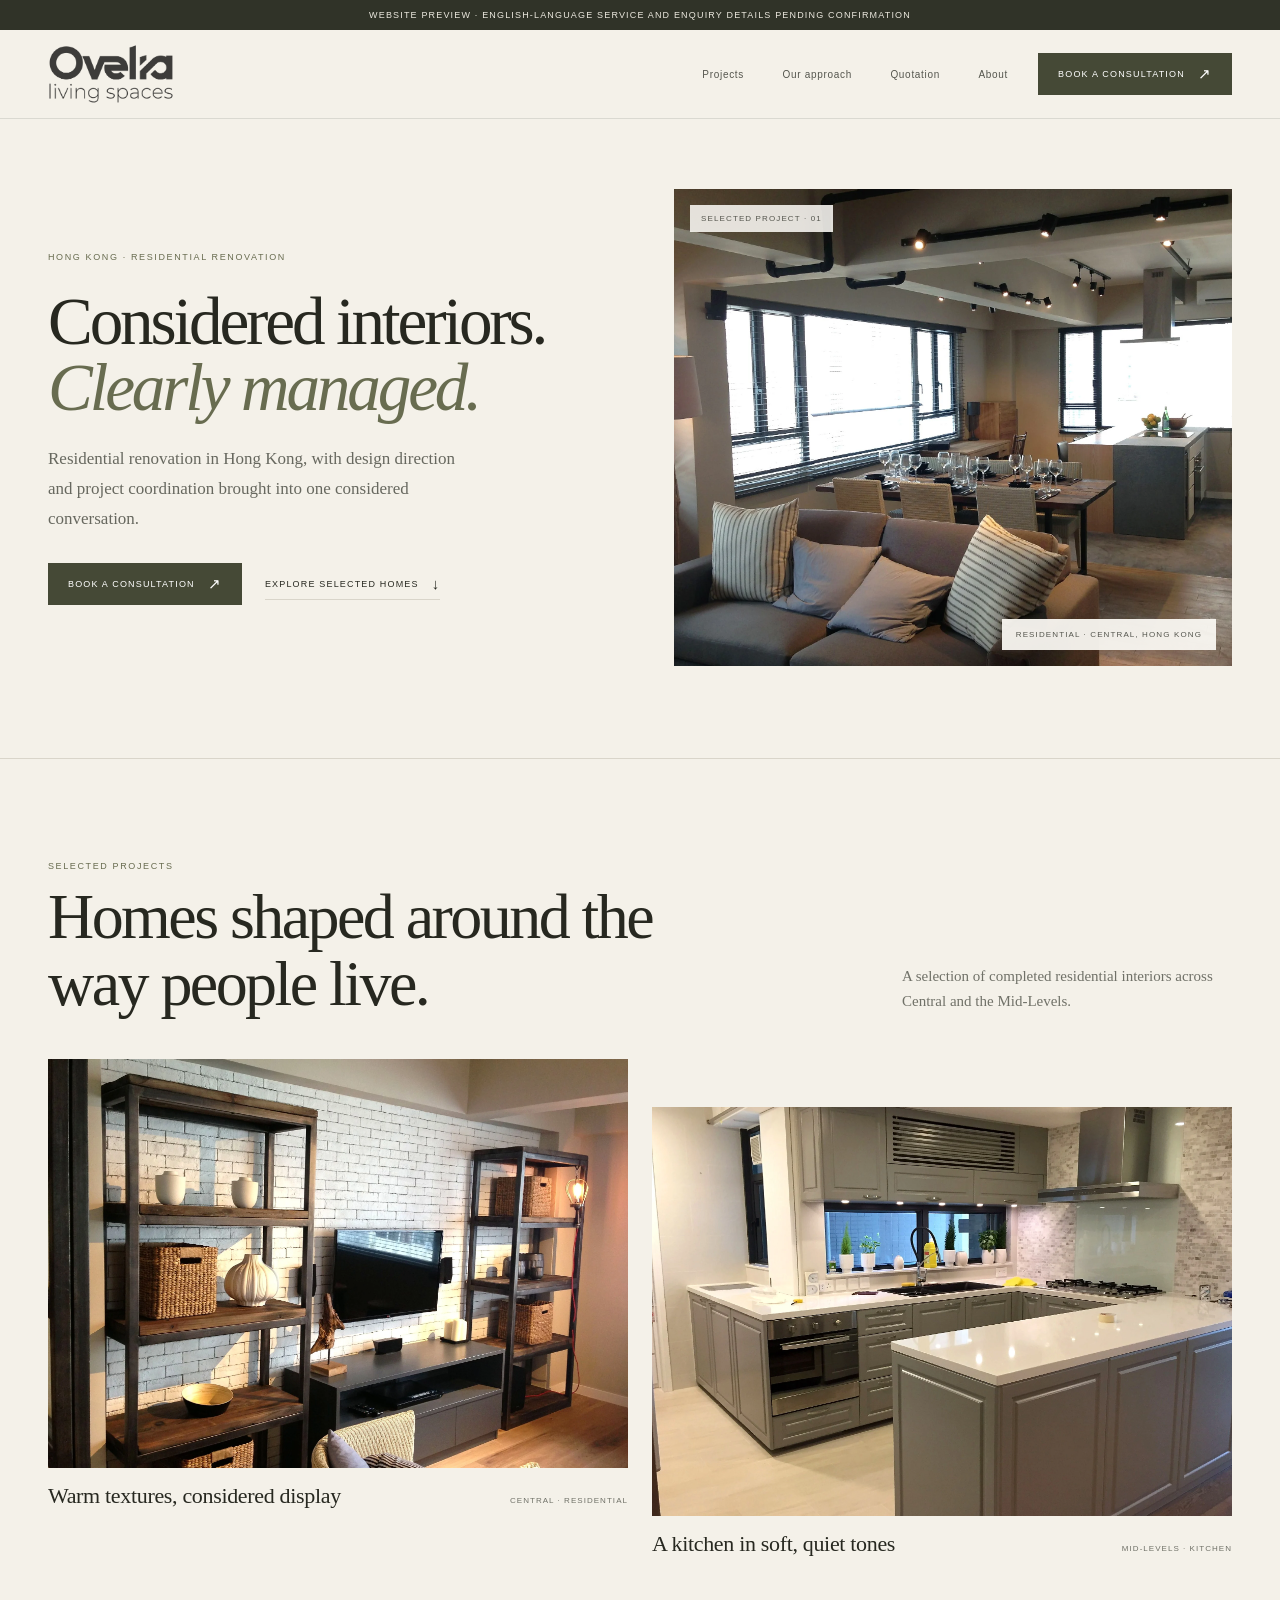
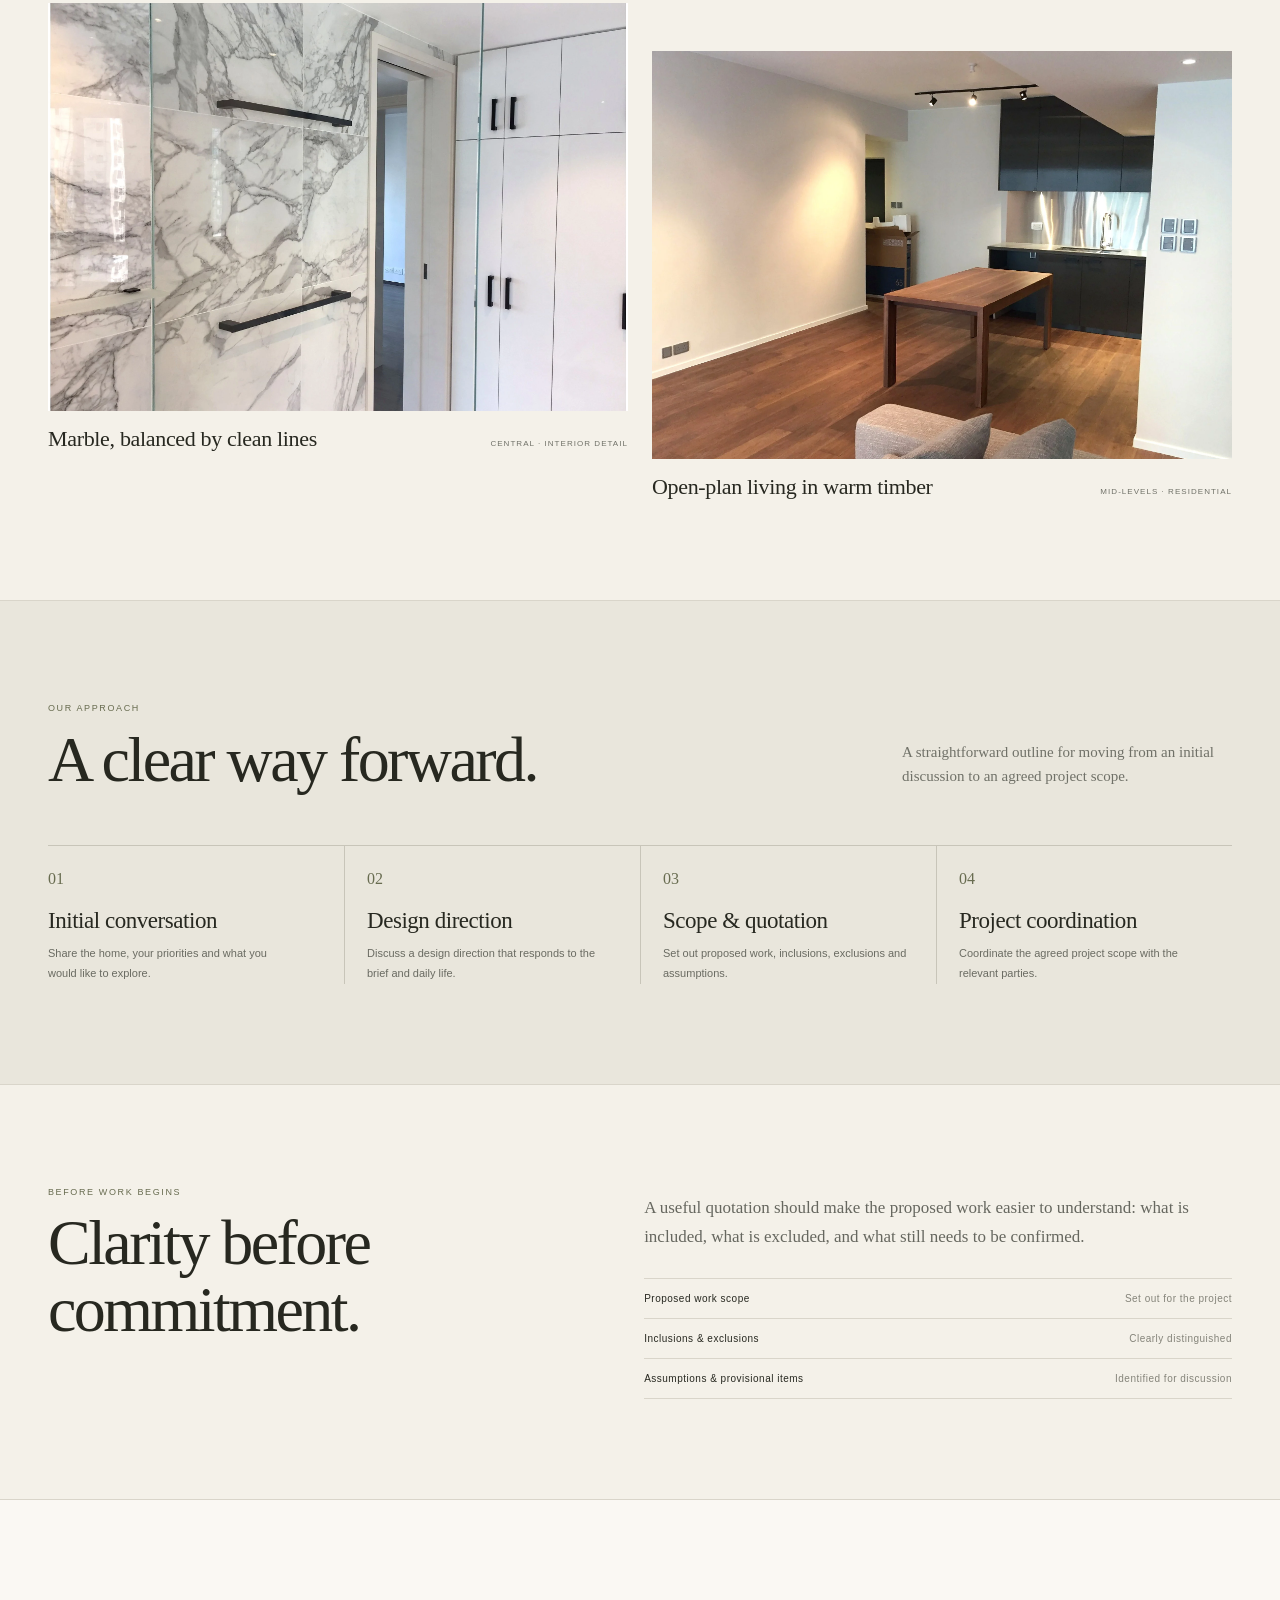
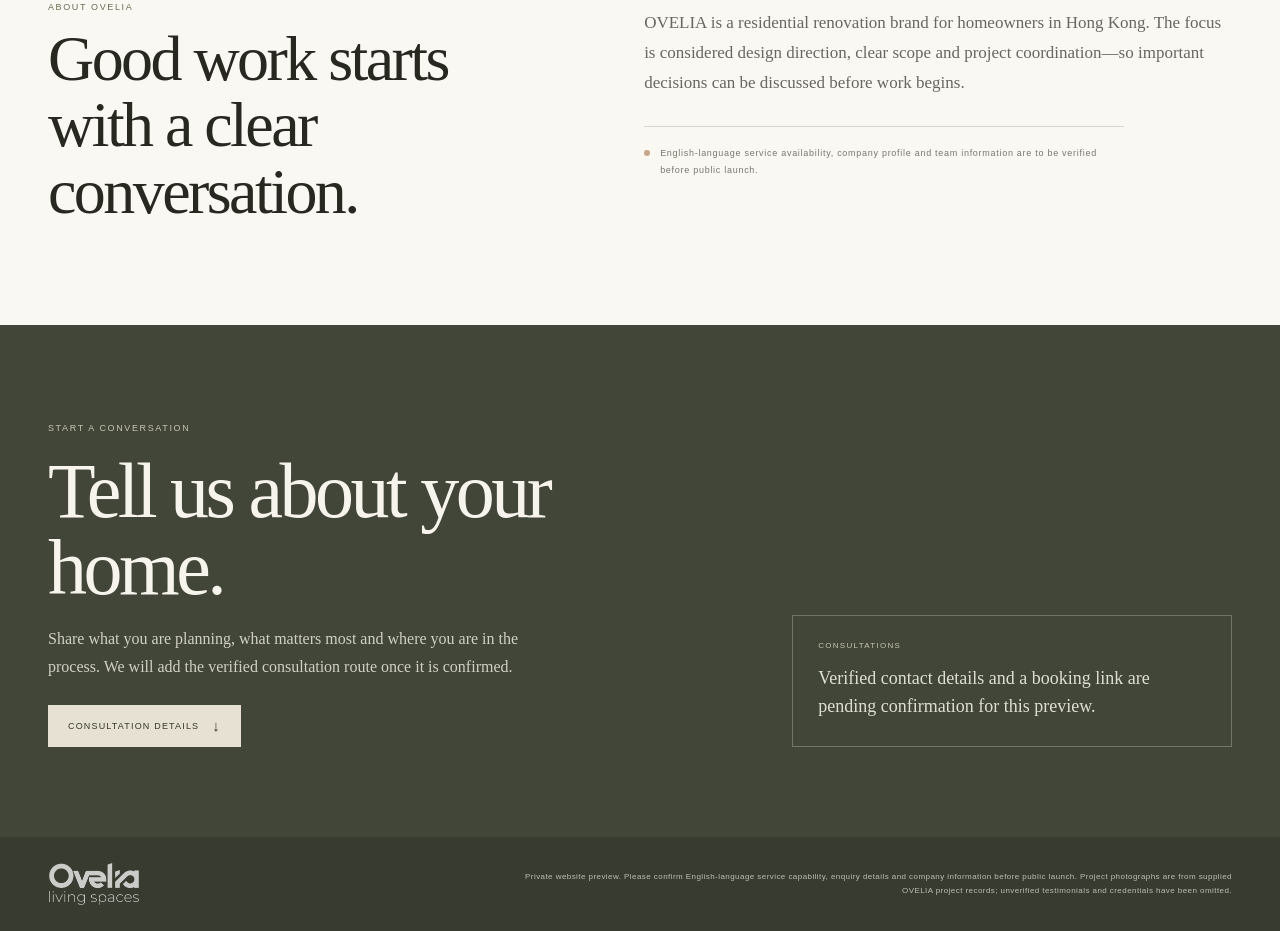
==== index.html @ dab04a39 "Add OVELIA.HK website source" ====
<!doctype html>
<html lang="en">
<head>
  <meta charset="utf-8">
  <meta name="viewport" content="width=device-width, initial-scale=1">
  <meta name="theme-color" content="#f4f1e9">
  <meta name="description" content="OVELIA brings considered design direction and clear project coordination to residential renovation in Hong Kong.">
  <meta property="og:type" content="website">
  <meta property="og:title" content="OVELIA.HK — Considered interiors. Clearly managed.">
  <meta property="og:description" content="Residential renovation in Hong Kong, with design direction and project coordination in one considered conversation.">
  <meta property="og:image" content="assets/projects/hero-central-living.webp">
  <title>OVELIA.HK — Considered interiors. Clearly managed.</title>
  <link rel="preload" as="image" href="assets/projects/hero-central-living.webp">
  <style>
    :root {
      --paper: #f4f1e9;
      --paper-light: #faf8f3;
      --ink: #272820;
      --muted: #707168;
      --line: #d9d5ca;
      --olive: #686c50;
      --olive-dark: #454936;
      --clay: #c8a58b;
      --serif: "Iowan Old Style", "Baskerville", "Palatino Linotype", Georgia, serif;
      --sans: "Avenir Next", Avenir, "Segoe UI", Arial, sans-serif;
      --wrap: 1260px;
    }
    * { box-sizing: border-box; }
    html { scroll-behavior: smooth; scroll-padding-top: 28px; }
    body { margin: 0; background: var(--paper); color: var(--ink); font-family: var(--sans); -webkit-font-smoothing: antialiased; }
    img { display: block; max-width: 100%; }
    a { color: inherit; text-decoration: none; }
    a:focus-visible { outline: 2px solid var(--olive); outline-offset: 4px; }
    .wrap { width: min(var(--wrap), calc(100% - 96px)); margin-inline: auto; }
    .preview-note { min-height: 30px; display: flex; align-items: center; justify-content: center; padding: 7px 18px; background: #303328; color: #ece9df; font-size: 9px; letter-spacing: .13em; text-align: center; text-transform: uppercase; }
    .site-header { border-bottom: 1px solid rgba(39,40,32,.12); }
    .header-inner { min-height: 88px; display: flex; align-items: center; justify-content: space-between; gap: 30px; }
    .brand { display: flex; align-items: center; width: 126px; flex: none; }
    .brand img { width: 100%; height: auto; mix-blend-mode: multiply; }
    .nav { display: flex; align-items: center; gap: clamp(18px, 3vw, 42px); margin-left: auto; }
    .nav a { color: #55564e; font-size: 10px; letter-spacing: .07em; transition: color .2s ease; }
    .nav a:hover { color: var(--olive); }
    .button, .text-link { display: inline-flex; align-items: center; justify-content: center; gap: 13px; font-size: 9px; letter-spacing: .13em; text-transform: uppercase; }
    .button { padding: 15px 19px; background: var(--olive-dark); color: #fff; border: 1px solid var(--olive-dark); transition: background .2s ease, transform .2s ease; }
    .button:hover { background: #35392b; transform: translateY(-1px); }
    .text-link { padding: 10px 0; border-bottom: 1px solid var(--line); }
    .text-link:hover { border-color: var(--olive); }
    .arrow { font-size: 15px; line-height: 0; }
    .hero { padding: 70px 0 92px; }
    .hero-grid { display: grid; grid-template-columns: 1fr 1.04fr; gap: clamp(42px, 7vw, 104px); align-items: center; }
    .eyebrow { color: var(--olive); font-size: 9px; letter-spacing: .18em; line-height: 1.6; text-transform: uppercase; }
    h1, h2, h3, p { margin-top: 0; }
    h1 { max-width: 560px; margin: 25px 0 22px; font-family: var(--serif); font-size: clamp(50px, 5.25vw, 68px); font-weight: 400; letter-spacing: -.047em; line-height: .99; }
    h1 em { color: var(--olive); font-weight: 400; }
    .hero-copy { max-width: 420px; margin-bottom: 0; color: #67685f; font-family: var(--serif); font-size: 17px; line-height: 1.75; }
    .hero-actions { display: flex; align-items: center; flex-wrap: wrap; gap: 23px; margin-top: 30px; }
    .hero-visual { position: relative; margin: 0; aspect-ratio: 1.17; overflow: hidden; background: #ddd7ca; }
    .hero-visual img { width: 100%; height: 100%; object-fit: cover; object-position: center 52%; }
    .photo-caption { position: absolute; right: 16px; bottom: 16px; padding: 11px 14px; background: rgba(250,248,243,.94); color: #55564e; font-size: 8px; letter-spacing: .14em; text-transform: uppercase; }
    .hero-index { position: absolute; top: 16px; left: 16px; padding: 9px 11px; background: rgba(250,248,243,.88); color: #55564e; font-size: 8px; letter-spacing: .14em; text-transform: uppercase; }
    .section { padding: 100px 0; border-top: 1px solid var(--line); }
    .section-heading { display: flex; align-items: flex-end; justify-content: space-between; gap: 30px; margin-bottom: 42px; }
    .section-heading h2, .split-heading h2 { max-width: 680px; margin: 11px 0 0; font-family: var(--serif); font-size: clamp(40px, 5vw, 64px); font-weight: 400; letter-spacing: -.04em; line-height: 1.04; }
    .section-heading p { max-width: 330px; margin: 0 0 4px; color: var(--muted); font-family: var(--serif); font-size: 15px; line-height: 1.65; }
    .project-grid { display: grid; grid-template-columns: repeat(2, minmax(0, 1fr)); gap: 46px 24px; }
    .project-card:nth-child(even) { margin-top: 48px; }
    .project-card-link { display: block; }
    .project-photo { aspect-ratio: 1.42; overflow: hidden; background: #e6e1d6; }
    .project-photo img { width: 100%; height: 100%; object-fit: cover; transition: transform .6s cubic-bezier(.2,.65,.25,1); }
    .project-card:hover .project-photo img { transform: scale(1.025); }
    .project-meta { display: flex; align-items: baseline; justify-content: space-between; gap: 16px; padding-top: 15px; }
    .project-meta h3 { margin: 0; font-family: var(--serif); font-size: 22px; font-weight: 400; letter-spacing: -.015em; }
    .project-meta span { color: var(--muted); font-size: 8px; letter-spacing: .13em; text-align: right; text-transform: uppercase; }
    .approach { background: #e9e6dc; }
    .approach .section-heading { margin-bottom: 52px; }
    .steps { display: grid; grid-template-columns: repeat(4, minmax(0, 1fr)); border-top: 1px solid #c8c5b9; }
    .step { padding: 24px 22px 0 0; }
    .step:not(:first-child) { padding-left: 22px; border-left: 1px solid #c8c5b9; }
    .step-number { color: var(--olive); font-family: var(--serif); font-size: 16px; }
    .step h3 { margin: 20px 0 10px; font-family: var(--serif); font-size: 23px; font-weight: 400; letter-spacing: -.02em; }
    .step p { max-width: 245px; margin: 0; color: #6a6b62; font-size: 11px; line-height: 1.8; }
    .clarity-grid, .about-grid { display: grid; grid-template-columns: .9fr 1.1fr; gap: clamp(48px, 9vw, 135px); align-items: start; }
    .split-heading h2 { max-width: 470px; }
    .clarity-copy, .about-copy { padding-top: 8px; }
    .clarity-copy > p, .about-copy > p { max-width: 590px; color: #66675f; font-family: var(--serif); font-size: 17px; line-height: 1.75; }
    .scope-list { margin-top: 26px; border-top: 1px solid var(--line); }
    .scope-row { display: flex; justify-content: space-between; gap: 20px; padding: 14px 0; border-bottom: 1px solid var(--line); font-size: 10px; letter-spacing: .05em; }
    .scope-row span:last-child { color: #85847a; text-align: right; }
    .about { background: var(--paper-light); }
    .about-note { display: inline-flex; align-items: flex-start; gap: 10px; max-width: 480px; margin-top: 12px; padding-top: 18px; border-top: 1px solid var(--line); color: #77776d; font-size: 9px; letter-spacing: .08em; line-height: 1.8; }
    .about-note::before { content: ""; width: 6px; height: 6px; flex: none; margin-top: 5px; background: var(--clay); border-radius: 50%; }
    .contact { padding: 96px 0 90px; background: #424638; color: #f7f4ed; }
    .contact-grid { display: grid; grid-template-columns: 1.15fr .75fr; gap: 70px; align-items: end; }
    .contact .eyebrow { color: #c7c7af; }
    .contact h2 { max-width: 690px; margin: 16px 0 19px; font-family: var(--serif); font-size: clamp(48px, 6.5vw, 78px); font-weight: 400; letter-spacing: -.045em; line-height: .99; }
    .contact-copy { max-width: 490px; margin-bottom: 0; color: #d1d0c6; font-family: var(--serif); font-size: 16px; line-height: 1.75; }
    .contact .button { margin-top: 24px; background: #e7e1d3; color: #32362a; border-color: #e7e1d3; }
    .contact .button:hover { background: #fff; }
    .contact-card { padding: 25px; border: 1px solid rgba(240,237,226,.28); }
    .contact-card .card-label { color: #c7c7af; font-size: 8px; letter-spacing: .16em; text-transform: uppercase; }
    .contact-card p { margin: 14px 0 0; color: #dfded5; font-family: var(--serif); font-size: 18px; line-height: 1.6; }
    .footer { padding: 25px 0; background: #383c30; color: #c8c8bc; }
    .footer-inner { display: flex; justify-content: space-between; align-items: center; gap: 26px; }
    .footer-logo { width: 92px; filter: brightness(0) invert(1); opacity: .74; }
    .footer p { max-width: 720px; margin: 0; color: #bdbeb2; font-size: 8px; letter-spacing: .055em; line-height: 1.75; text-align: right; }
    @media (max-width: 900px) {
      .wrap { width: min(var(--wrap), calc(100% - 52px)); }
      .nav { gap: 17px; }
      .nav a { font-size: 9px; }
      .hero-grid { gap: 38px; }
      .hero-visual { aspect-ratio: 1.02; }
      .section { padding: 82px 0; }
      .project-grid { gap: 36px 18px; }
      .project-card:nth-child(even) { margin-top: 32px; }
      .step { padding-right: 14px; }
      .step:not(:first-child) { padding-left: 14px; }
      .contact-grid { gap: 44px; }
    }
    @media (max-width: 680px) {
      .wrap { width: calc(100% - 38px); }
      .preview-note { min-height: 34px; font-size: 7px; letter-spacing: .08em; }
      .header-inner { min-height: 80px; flex-wrap: wrap; gap: 12px 14px; padding: 12px 0 13px; }
      .brand { width: 103px; }
      .header-cta { padding: 12px 12px; font-size: 8px; gap: 8px; }
      .nav { order: 3; width: 100%; justify-content: space-between; gap: 12px; margin: 0; padding-top: 7px; border-top: 1px solid rgba(39,40,32,.09); }
      .nav a { font-size: 8px; letter-spacing: .04em; }
      .hero { padding: 48px 0 62px; }
      .hero-grid { grid-template-columns: 1fr; gap: 31px; }
      h1 { max-width: 450px; margin: 18px 0 16px; font-size: clamp(52px, 13.5vw, 73px); }
      .hero-copy { font-size: 16px; }
      .hero-actions { gap: 17px; margin-top: 23px; }
      .button { padding: 14px 14px; font-size: 8px; }
      .text-link { font-size: 8px; }
      .hero-visual { aspect-ratio: 1.13; }
      .photo-caption { right: 10px; bottom: 10px; padding: 9px 11px; font-size: 7px; }
      .hero-index { top: 10px; left: 10px; font-size: 7px; }
      .section { padding: 70px 0; }
      .section-heading { display: block; margin-bottom: 29px; }
      .section-heading h2, .split-heading h2 { margin-top: 9px; font-size: 43px; }
      .section-heading p { margin-top: 14px; font-size: 14px; }
      .project-grid { grid-template-columns: 1fr; gap: 28px; }
      .project-card:nth-child(even) { margin-top: 0; }
      .project-photo { aspect-ratio: 1.34; }
      .project-meta h3 { font-size: 21px; }
      .project-meta span { font-size: 7px; }
      .steps { grid-template-columns: 1fr 1fr; row-gap: 24px; }
      .step { padding: 19px 12px 0 0; }
      .step:not(:first-child) { padding-left: 12px; }
      .step:nth-child(3) { padding-left: 0; border-left: 0; }
      .step h3 { margin-top: 13px; font-size: 20px; }
      .step p { font-size: 10px; }
      .clarity-grid, .about-grid { grid-template-columns: 1fr; gap: 26px; }
      .clarity-copy, .about-copy { padding: 0; }
      .clarity-copy > p, .about-copy > p { font-size: 16px; }
      .scope-row { font-size: 9px; }
      .about-note { font-size: 8px; }
      .contact { padding: 70px 0; }
      .contact-grid { grid-template-columns: 1fr; gap: 31px; }
      .contact h2 { font-size: 56px; }
      .contact-copy { font-size: 15px; }
      .contact-card { padding: 21px; }
      .footer-inner { align-items: flex-start; flex-direction: column; gap: 18px; }
      .footer-logo { width: 84px; }
      .footer p { text-align: left; }
    }
    @media (prefers-reduced-motion: reduce) {
      html { scroll-behavior: auto; }
      *, *::before, *::after { transition-duration: .01ms !important; animation-duration: .01ms !important; }
    }
  </style>
</head>
<body>
  <div class="preview-note">Website preview · English-language service and enquiry details pending confirmation</div>
  <header class="site-header">
    <div class="wrap header-inner">
      <a class="brand" href="#top" aria-label="OVELIA home">
        <img src="assets/ovelia-logo-transparent.png" alt="OVELIA living spaces">
      </a>
      <nav class="nav" aria-label="Main navigation">
        <a href="#projects">Projects</a>
        <a href="#approach">Our approach</a>
        <a href="#quotation">Quotation</a>
        <a href="#about">About</a>
      </nav>
      <a class="button header-cta" href="#contact">Book a consultation <span class="arrow" aria-hidden="true">↗</span></a>
    </div>
  </header>

  <main id="top">
    <section class="hero">
      <div class="wrap hero-grid">
        <div class="hero-content">
          <div class="eyebrow">Hong Kong · Residential renovation</div>
          <h1>Considered interiors.<br><em>Clearly managed.</em></h1>
          <p class="hero-copy">Residential renovation in Hong Kong, with design direction and project coordination brought into one considered conversation.</p>
          <div class="hero-actions">
            <a class="button" href="#contact">Book a consultation <span class="arrow" aria-hidden="true">↗</span></a>
            <a class="text-link" href="#projects">Explore selected homes <span class="arrow" aria-hidden="true">↓</span></a>
          </div>
        </div>
        <figure class="hero-visual">
          <img src="assets/projects/hero-central-living.webp" alt="Living and dining space in a completed Central Hong Kong residential project" width="2280" height="1613" fetchpriority="high">
          <span class="hero-index">Selected project · 01</span>
          <figcaption class="photo-caption">Residential · Central, Hong Kong</figcaption>
        </figure>
      </div>
    </section>

    <section class="section" id="projects">
      <div class="wrap">
        <div class="section-heading">
          <div>
            <div class="eyebrow">Selected projects</div>
            <h2>Homes shaped around the way people live.</h2>
          </div>
          <p>A selection of completed residential interiors across Central and the Mid-Levels.</p>
        </div>
        <div class="project-grid">
          <article class="project-card">
            <a class="project-card-link" href="cases/central-living.html" aria-label="Read the Central living space case study">
              <div class="project-photo"><img src="assets/projects/central-living.webp" alt="Warm timber shelving and a living area in a Central residential project" width="2280" height="1613" loading="lazy"></div>
              <div class="project-meta"><h3>Warm textures, considered display</h3><span>Central · Residential</span></div>
            </a>
          </article>
          <article class="project-card">
            <a class="project-card-link" href="cases/midlevels-kitchen.html" aria-label="Read the Mid-Levels kitchen case study">
              <div class="project-photo"><img src="assets/projects/midlevels-kitchen.webp" alt="Grey cabinetry, pale worktops and an island in a Mid-Levels kitchen" width="2280" height="1613" loading="lazy"></div>
              <div class="project-meta"><h3>A kitchen in soft, quiet tones</h3><span>Mid-Levels · Kitchen</span></div>
            </a>
          </article>
          <article class="project-card">
            <a class="project-card-link" href="cases/central-stone.html" aria-label="Read the Central stone detail case study">
              <div class="project-photo"><img src="assets/projects/central-marble-bathroom.webp" alt="Marble wall finishes and crisp white joinery in a Central residential interior" width="2280" height="1613" loading="lazy"></div>
              <div class="project-meta"><h3>Marble, balanced by clean lines</h3><span>Central · Interior detail</span></div>
            </a>
          </article>
          <article class="project-card">
            <a class="project-card-link" href="cases/midlevels-open-plan.html" aria-label="Read the Mid-Levels open-plan home case study">
              <div class="project-photo"><img src="assets/projects/midlevels-open-plan.webp" alt="Open-plan living and dining space with warm timber flooring in the Mid-Levels" width="2280" height="1613" loading="lazy"></div>
              <div class="project-meta"><h3>Open-plan living in warm timber</h3><span>Mid-Levels · Residential</span></div>
            </a>
          </article>
        </div>
      </div>
    </section>

    <section class="section approach" id="approach">
      <div class="wrap">
        <div class="section-heading">
          <div>
            <div class="eyebrow">Our approach</div>
            <h2>A clear way forward.</h2>
          </div>
          <p>A straightforward outline for moving from an initial discussion to an agreed project scope.</p>
        </div>
        <div class="steps">
          <article class="step"><span class="step-number">01</span><h3>Initial conversation</h3><p>Share the home, your priorities and what you would like to explore.</p></article>
          <article class="step"><span class="step-number">02</span><h3>Design direction</h3><p>Discuss a design direction that responds to the brief and daily life.</p></article>
          <article class="step"><span class="step-number">03</span><h3>Scope &amp; quotation</h3><p>Set out proposed work, inclusions, exclusions and assumptions.</p></article>
          <article class="step"><span class="step-number">04</span><h3>Project coordination</h3><p>Coordinate the agreed project scope with the relevant parties.</p></article>
        </div>
      </div>
    </section>

    <section class="section" id="quotation">
      <div class="wrap clarity-grid">
        <div class="split-heading">
          <div class="eyebrow">Before work begins</div>
          <h2>Clarity before commitment.</h2>
        </div>
        <div class="clarity-copy">
          <p>A useful quotation should make the proposed work easier to understand: what is included, what is excluded, and what still needs to be confirmed.</p>
          <div class="scope-list">
            <div class="scope-row"><span>Proposed work scope</span><span>Set out for the project</span></div>
            <div class="scope-row"><span>Inclusions &amp; exclusions</span><span>Clearly distinguished</span></div>
            <div class="scope-row"><span>Assumptions &amp; provisional items</span><span>Identified for discussion</span></div>
          </div>
        </div>
      </div>
    </section>

    <section class="section about" id="about">
      <div class="wrap about-grid">
        <div class="split-heading">
          <div class="eyebrow">About OVELIA</div>
          <h2>Good work starts with a clear conversation.</h2>
        </div>
        <div class="about-copy">
          <p>OVELIA is a residential renovation brand for homeowners in Hong Kong. The focus is considered design direction, clear scope and project coordination—so important decisions can be discussed before work begins.</p>
          <div class="about-note">English-language service availability, company profile and team information are to be verified before public launch.</div>
        </div>
      </div>
    </section>

    <section class="contact" id="contact">
      <div class="wrap contact-grid">
        <div>
          <div class="eyebrow">Start a conversation</div>
          <h2>Tell us about your home.</h2>
          <p class="contact-copy">Share what you are planning, what matters most and where you are in the process. We will add the verified consultation route once it is confirmed.</p>
          <a class="button" href="#contact-details">Consultation details <span class="arrow" aria-hidden="true">↓</span></a>
        </div>
        <aside class="contact-card" id="contact-details">
          <div class="card-label">Consultations</div>
          <p>Verified contact details and a booking link are pending confirmation for this preview.</p>
        </aside>
      </div>
    </section>
  </main>

  <footer class="footer">
    <div class="wrap footer-inner">
      <img class="footer-logo" src="assets/ovelia-logo-transparent.png" alt="OVELIA living spaces">
      <p>Private website preview. Please confirm English-language service capability, enquiry details and company information before public launch. Project photographs are from supplied OVELIA project records; unverified testimonials and credentials have been omitted.</p>
    </div>
  </footer>
</body>
</html>
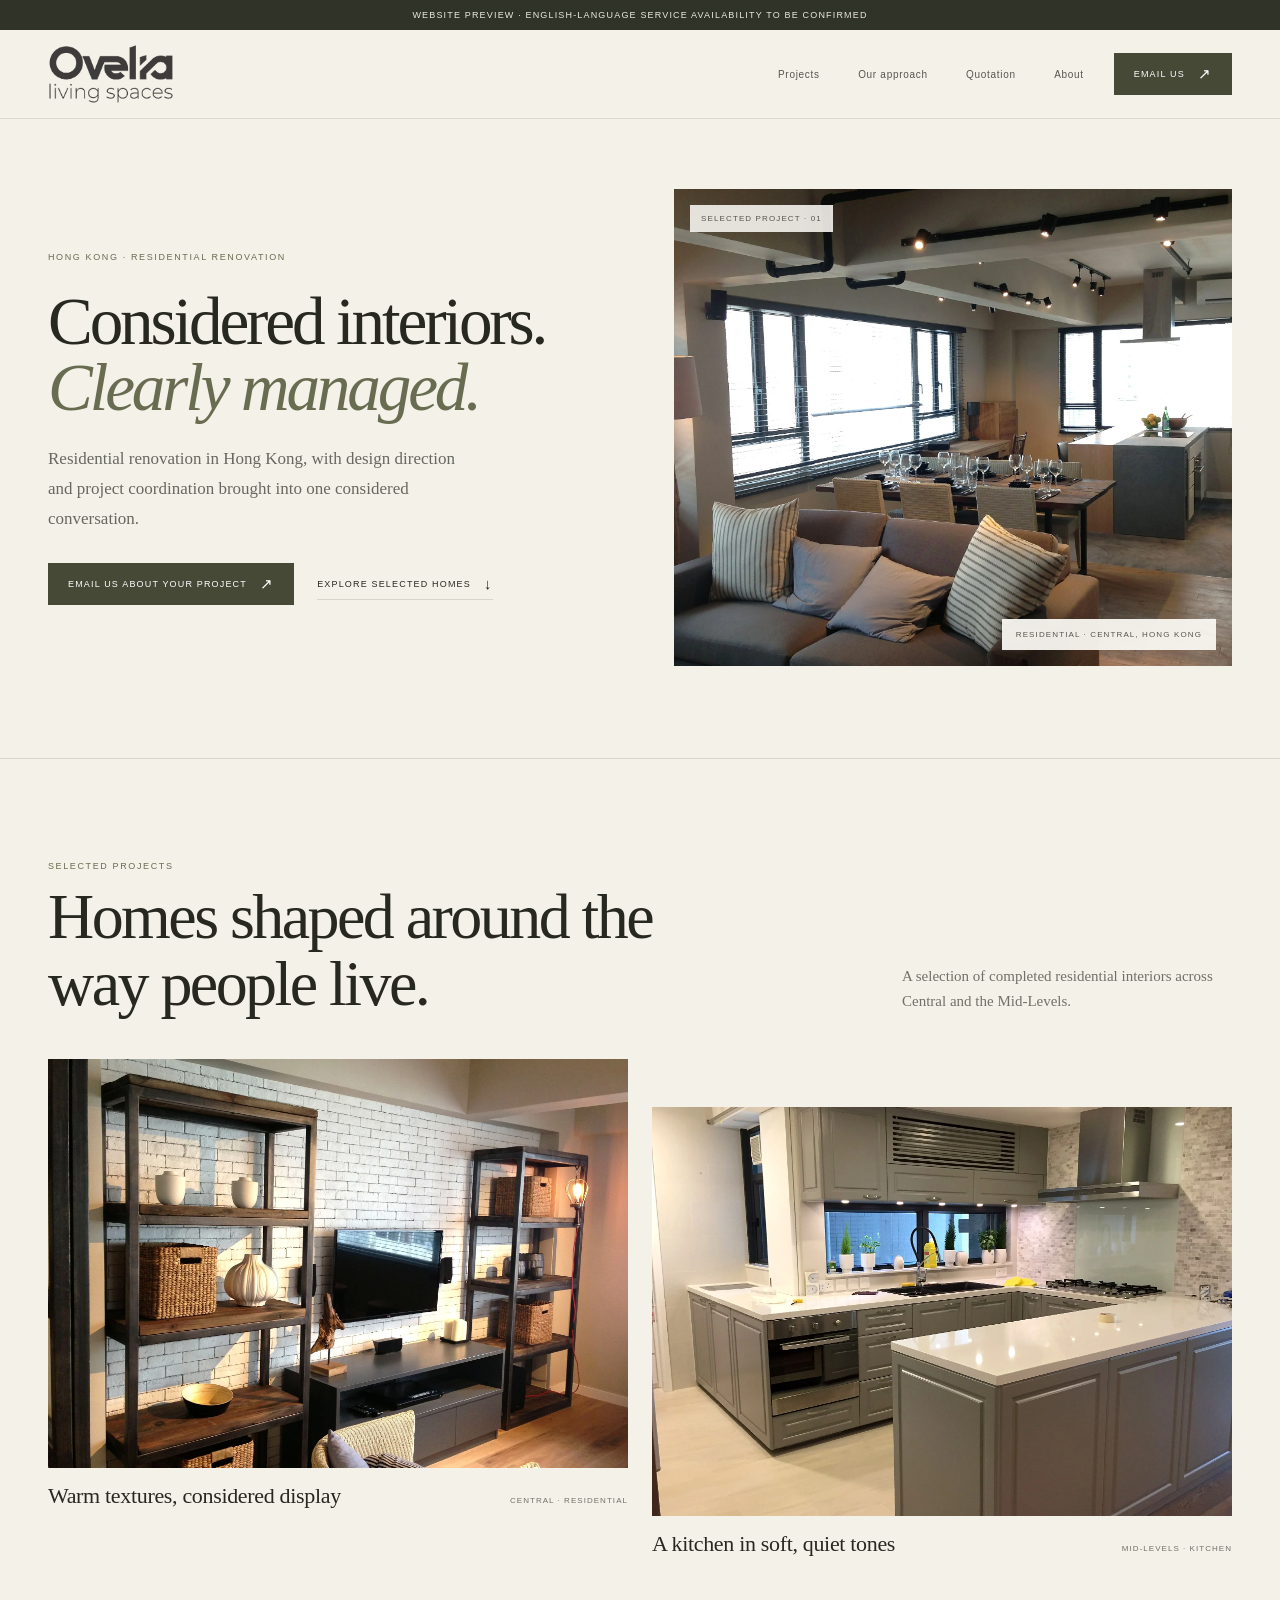
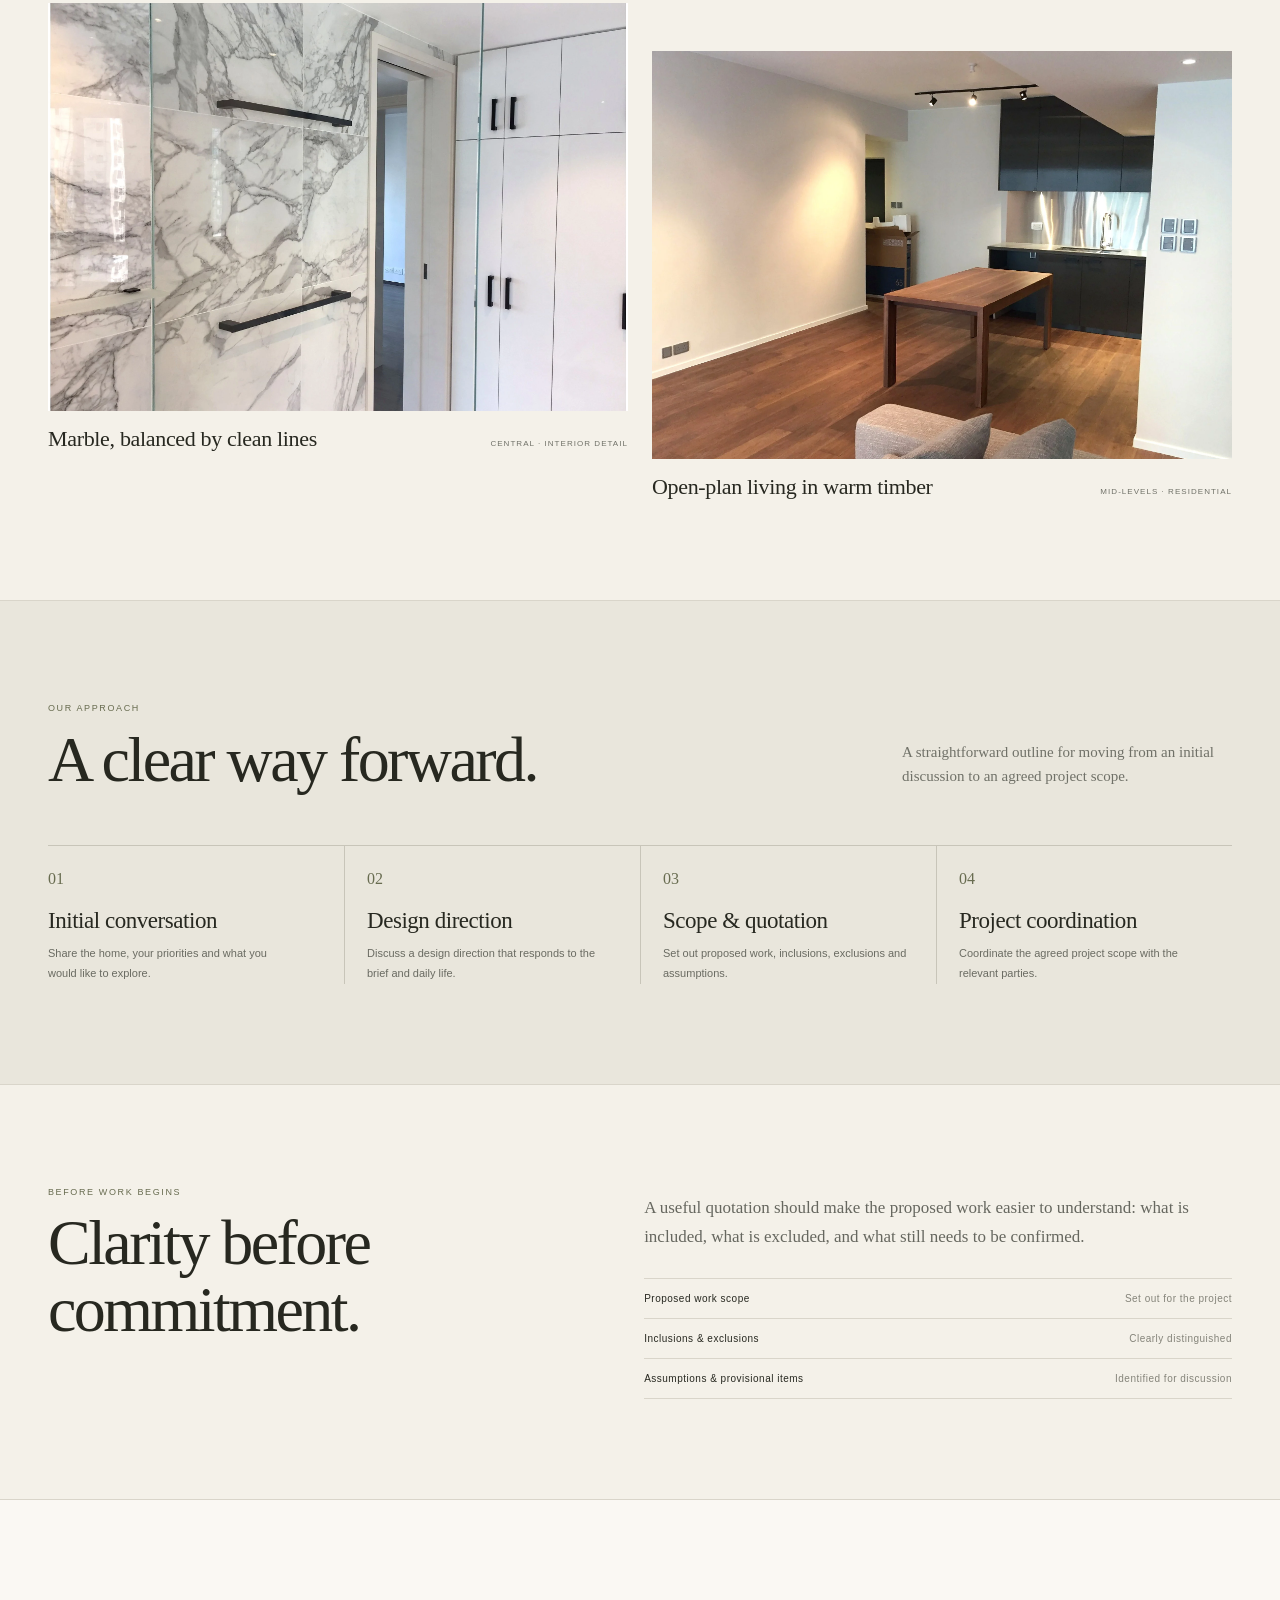
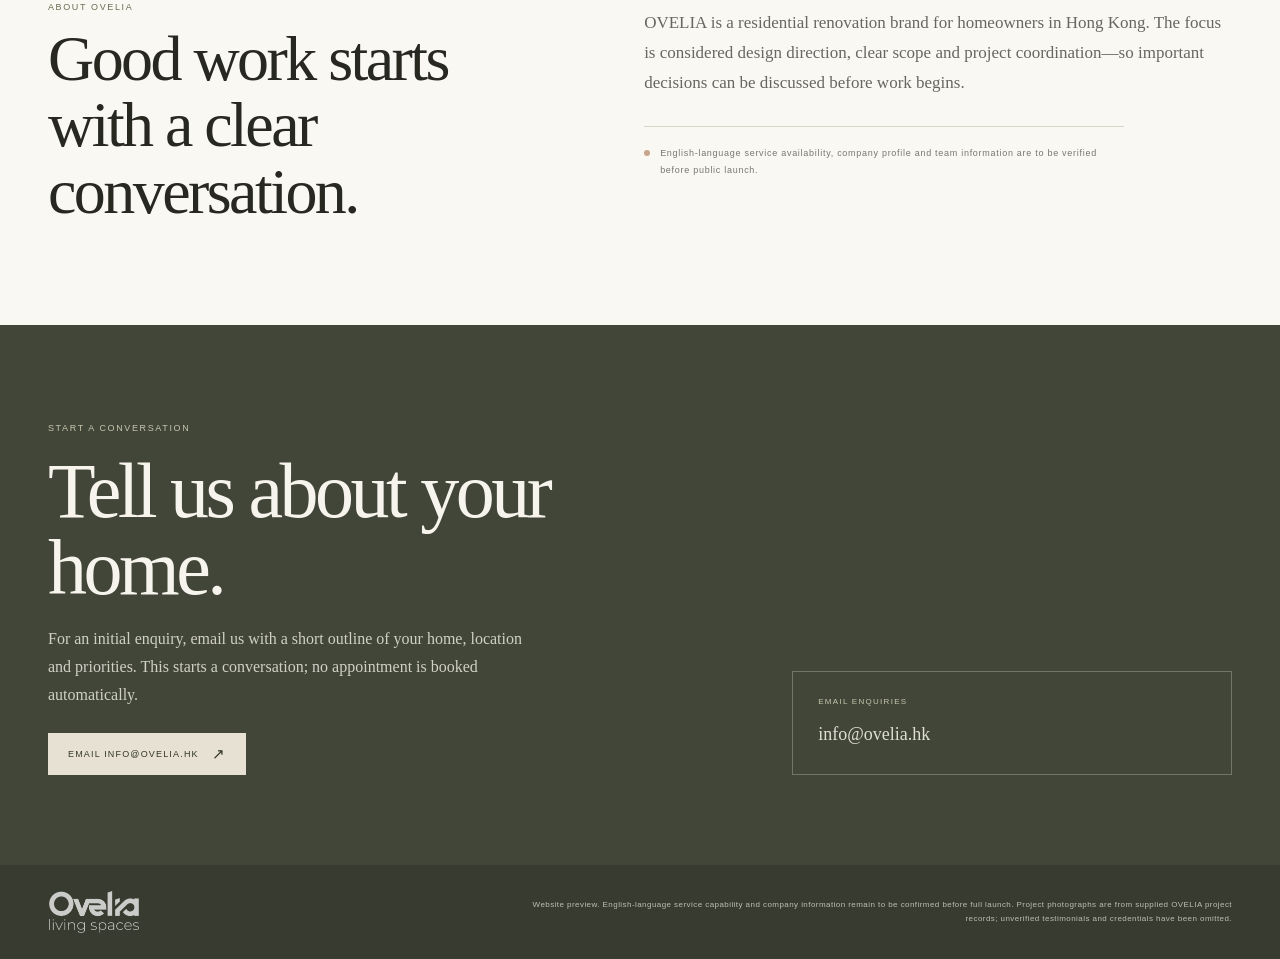
==== commit 8385bd8d: "Connect OVELIA enquiries to email" ====
--- a/index.html
+++ b/index.html
@@ -170,7 +170,7 @@
   </style>
 </head>
 <body>
-  <div class="preview-note">Website preview · English-language service and enquiry details pending confirmation</div>
+  <div class="preview-note">Website preview · English-language service availability to be confirmed</div>
   <header class="site-header">
     <div class="wrap header-inner">
       <a class="brand" href="#top" aria-label="OVELIA home">
@@ -182,7 +182,7 @@
         <a href="#quotation">Quotation</a>
         <a href="#about">About</a>
       </nav>
-      <a class="button header-cta" href="#contact">Book a consultation <span class="arrow" aria-hidden="true">↗</span></a>
+      <a class="button header-cta" href="mailto:info@ovelia.hk?subject=OVELIA%20project%20enquiry">Email us <span class="arrow" aria-hidden="true">↗</span></a>
     </div>
   </header>
 
@@ -194,7 +194,7 @@
           <h1>Considered interiors.<br><em>Clearly managed.</em></h1>
           <p class="hero-copy">Residential renovation in Hong Kong, with design direction and project coordination brought into one considered conversation.</p>
           <div class="hero-actions">
-            <a class="button" href="#contact">Book a consultation <span class="arrow" aria-hidden="true">↗</span></a>
+            <a class="button" href="mailto:info@ovelia.hk?subject=OVELIA%20project%20enquiry">Email us about your project <span class="arrow" aria-hidden="true">↗</span></a>
             <a class="text-link" href="#projects">Explore selected homes <span class="arrow" aria-hidden="true">↓</span></a>
           </div>
         </div>
@@ -297,12 +297,12 @@
         <div>
           <div class="eyebrow">Start a conversation</div>
           <h2>Tell us about your home.</h2>
-          <p class="contact-copy">Share what you are planning, what matters most and where you are in the process. We will add the verified consultation route once it is confirmed.</p>
-          <a class="button" href="#contact-details">Consultation details <span class="arrow" aria-hidden="true">↓</span></a>
+          <p class="contact-copy">For an initial enquiry, email us with a short outline of your home, location and priorities. This starts a conversation; no appointment is booked automatically.</p>
+          <a class="button" href="mailto:info@ovelia.hk?subject=OVELIA%20project%20enquiry">Email info@ovelia.hk <span class="arrow" aria-hidden="true">↗</span></a>
         </div>
         <aside class="contact-card" id="contact-details">
-          <div class="card-label">Consultations</div>
-          <p>Verified contact details and a booking link are pending confirmation for this preview.</p>
+          <div class="card-label">Email enquiries</div>
+          <p><a href="mailto:info@ovelia.hk">info@ovelia.hk</a></p>
         </aside>
       </div>
     </section>
@@ -311,7 +311,7 @@
   <footer class="footer">
     <div class="wrap footer-inner">
       <img class="footer-logo" src="assets/ovelia-logo-transparent.png" alt="OVELIA living spaces">
-      <p>Private website preview. Please confirm English-language service capability, enquiry details and company information before public launch. Project photographs are from supplied OVELIA project records; unverified testimonials and credentials have been omitted.</p>
+      <p>Website preview. English-language service capability and company information remain to be confirmed before full launch. Project photographs are from supplied OVELIA project records; unverified testimonials and credentials have been omitted.</p>
     </div>
   </footer>
 </body>
